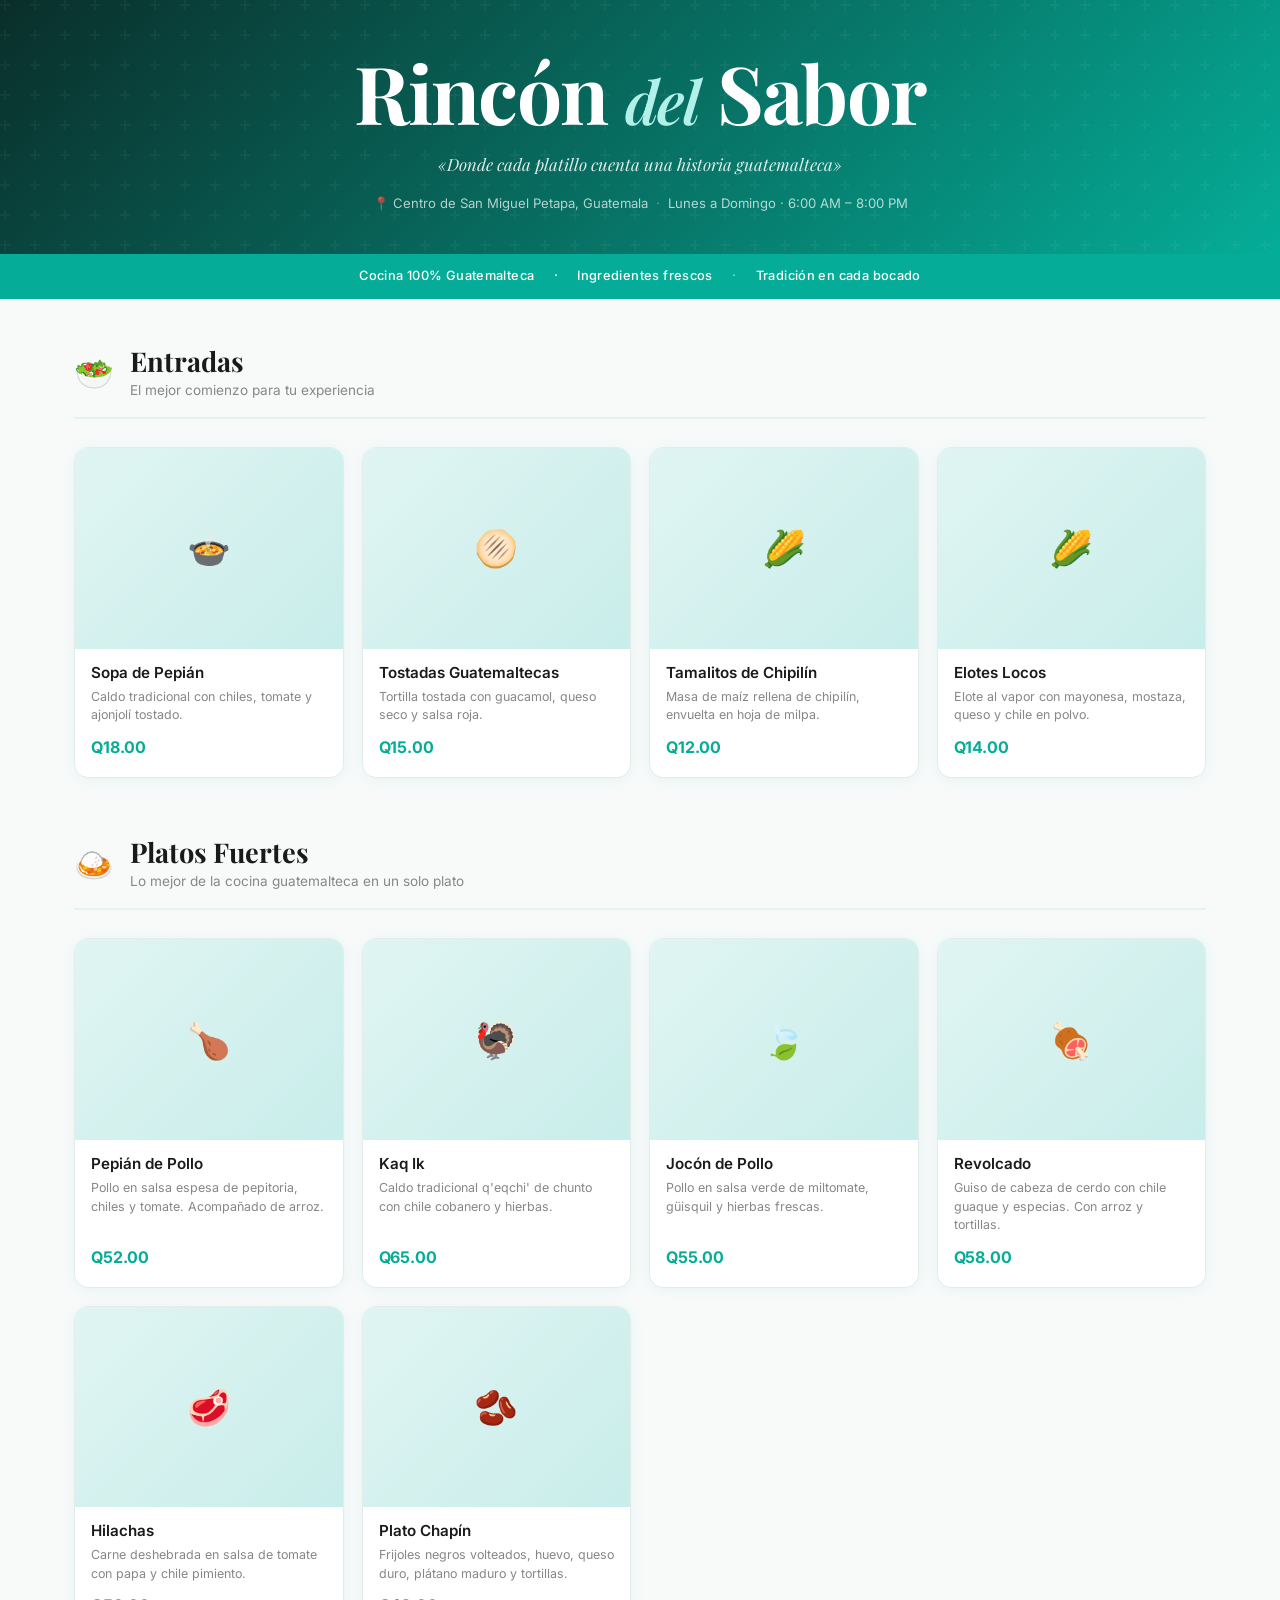
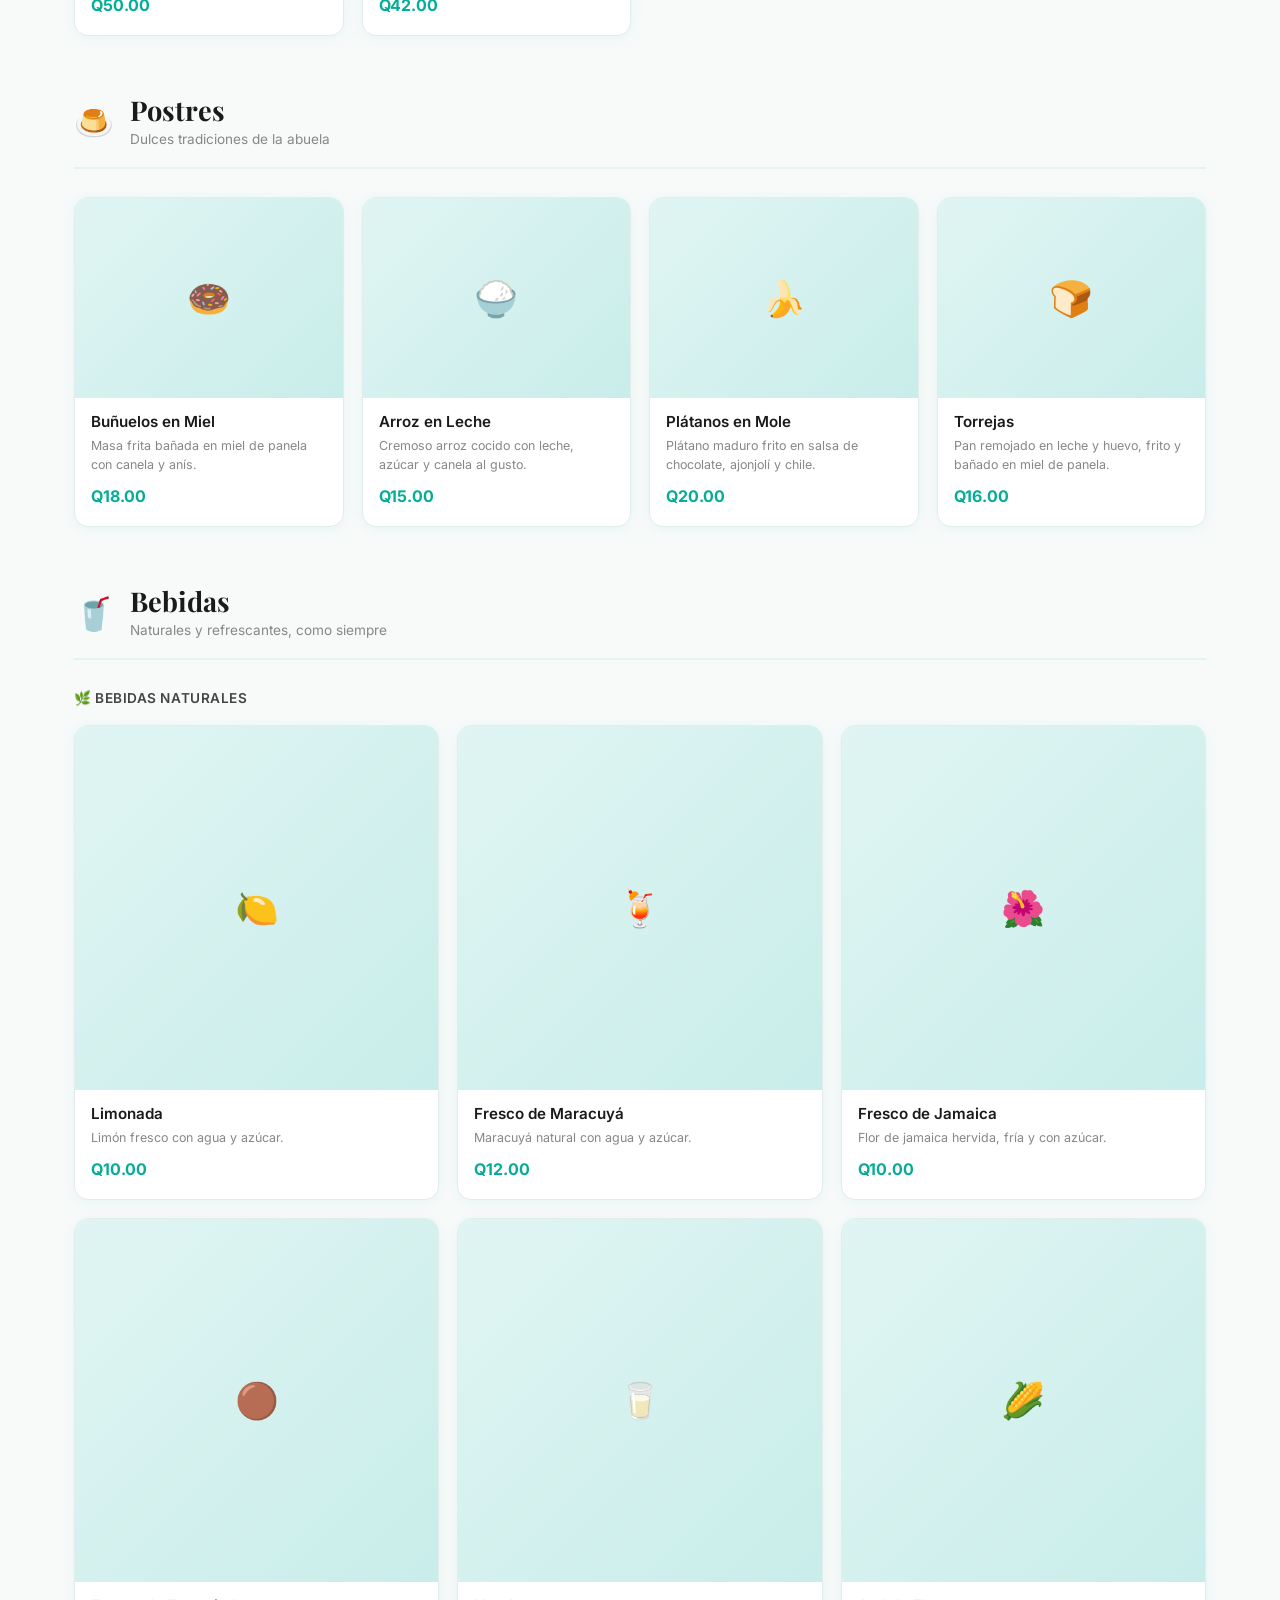
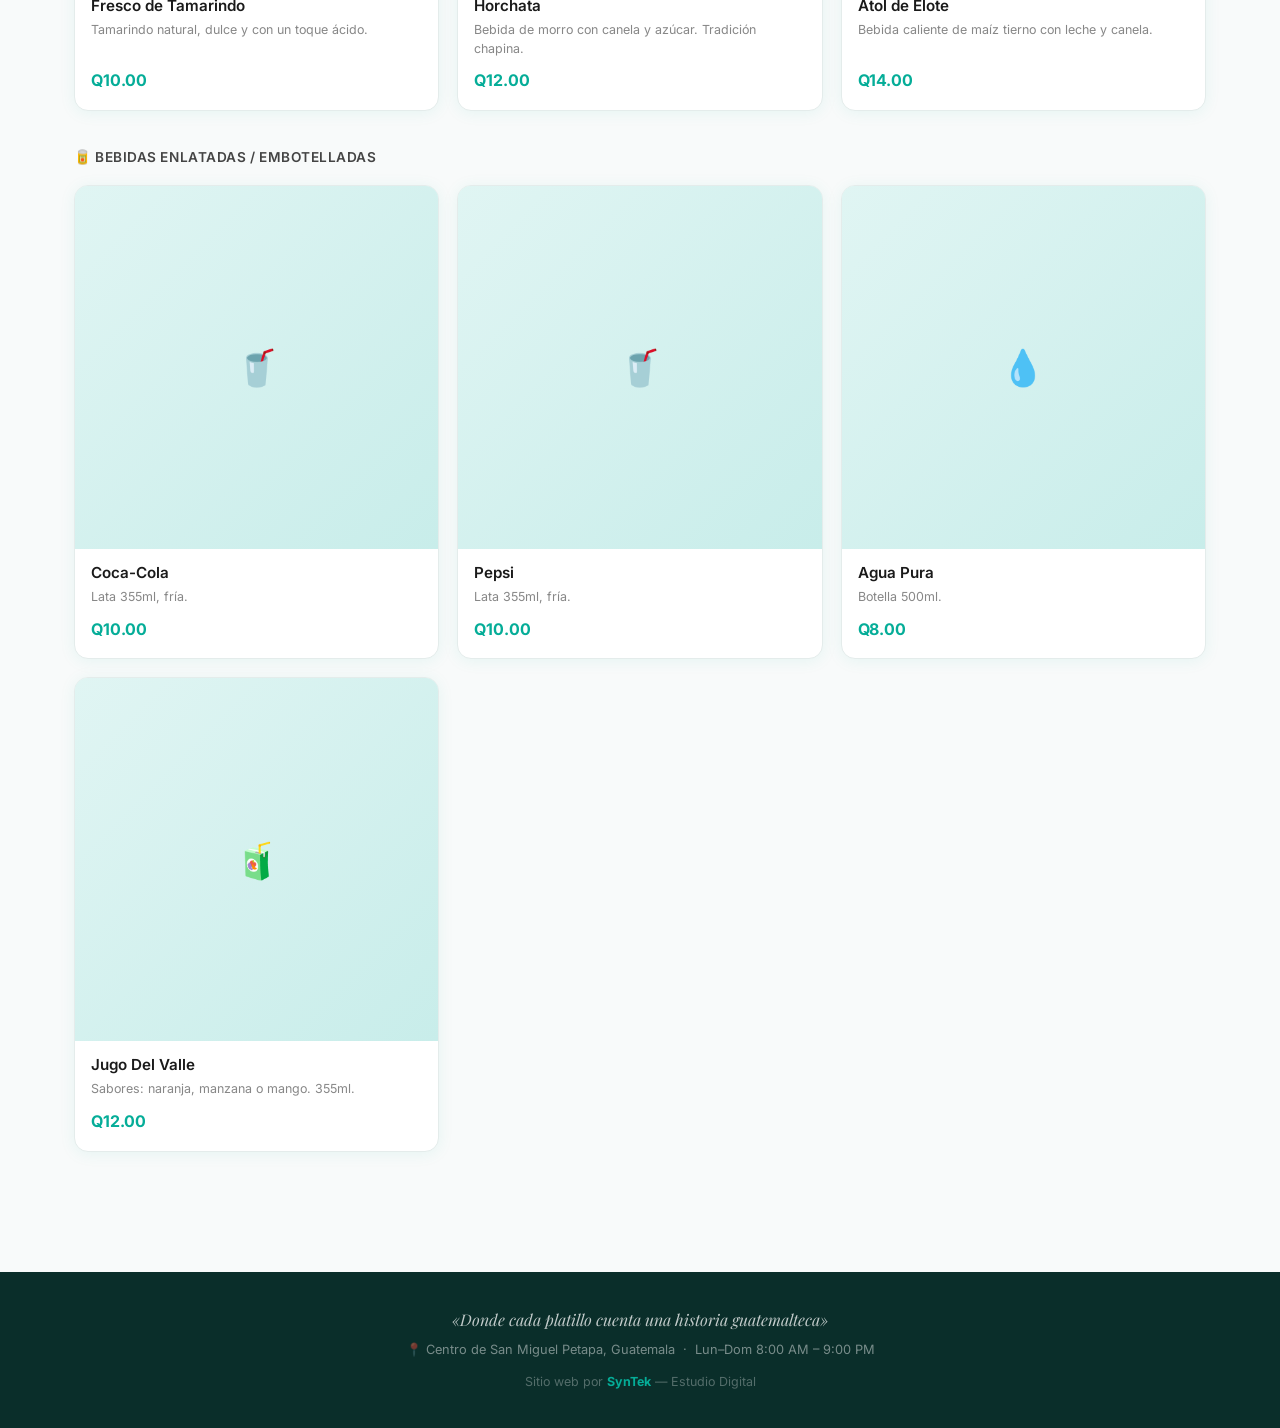
==== index.html @ b6a2344f "commir inicial" ====
<!DOCTYPE html>
<html lang="es">
<head>
  <meta charset="UTF-8" />
  <meta name="viewport" content="width=device-width, initial-scale=1.0" />
  <title>Rincón del Sabor — Menú Digital</title>
  <link rel="preconnect" href="https://fonts.googleapis.com" />
  <link rel="preconnect" href="https://fonts.gstatic.com" crossorigin />
  <link href="https://fonts.googleapis.com/css2?family=Playfair+Display:ital,wght@0,600;0,700;1,600&family=Inter:wght@300;400;500;600&display=swap" rel="stylesheet" />
  <link rel="stylesheet" href="css/styles.css" />
</head>
<body>

  <!-- ── HEADER ── -->
  <header class="header">
    <div class="header-inner">
      <h1 class="restaurante-titulo">Rincón <em>del</em> Sabor</h1>
      <p class="header-mantra">«Donde cada platillo cuenta una historia guatemalteca»</p>
      <div class="header-meta">
        <span>📍 Centro de San Miguel Petapa, Guatemala</span>
        <span class="sep">·</span>
        <span>Lunes a Domingo · 6:00 AM – 8:00 PM</span>
      </div>
    </div>
  </header>

  <!-- ── BANDA ── -->
  <div class="banda">
    <span>Cocina 100% Guatemalteca</span>
    <span lass="bsep">·</span>
    <span> Ingredientes frescos</span>
    <span class="bsep">·</span>
    <span>Tradición en cada bocado</span>
  </div>

  <main class="main">

    <!-- ── ENTRADAS ── -->
    <section class="menu-section" id="entradas">
      <div class="section-header">
        <span class="section-icon">🥗</span>
        <div>
          <h2>Entradas</h2>
          <p>El mejor comienzo para tu experiencia</p>
        </div>
      </div>
      <div class="menu-grid">

        <div class="menu-card">
          <div class="card-img">
            <img src="img/sopa-pepian.jpg" alt="Sopa de Pepián" onerror="this.parentElement.classList.add('no-img'); this.style.display='none';" />
            <div class="img-fallback">🍲</div>
          </div>
          <div class="card-body">
            <h3>Sopa de Pepián</h3>
            <p>Caldo tradicional con chiles, tomate y ajonjolí tostado.</p>
            <span class="precio">Q18.00</span>
          </div>
        </div>

        <div class="menu-card">
          <div class="card-img">
            <img src="img/tostadas.jpg" alt="Tostadas guatemaltecas" onerror="this.parentElement.classList.add('no-img'); this.style.display='none';" />
            <div class="img-fallback">🫓</div>
          </div>
          <div class="card-body">
            <h3>Tostadas Guatemaltecas</h3>
            <p>Tortilla tostada con guacamol, queso seco y salsa roja.</p>
            <span class="precio">Q15.00</span>
          </div>
        </div>

        <div class="menu-card">
          <div class="card-img">
            <img src="img/tamalitos.jpg" alt="Tamalitos de chipilín" onerror="this.parentElement.classList.add('no-img'); this.style.display='none';" />
            <div class="img-fallback">🌽</div>
          </div>
          <div class="card-body">
            <h3>Tamalitos de Chipilín</h3>
            <p>Masa de maíz rellena de chipilín, envuelta en hoja de milpa.</p>
            <span class="precio">Q12.00</span>
          </div>
        </div>

        <div class="menu-card">
          <div class="card-img">
            <img src="img/elotes-locos.jpg" alt="Elotes Locos" onerror="this.parentElement.classList.add('no-img'); this.style.display='none';" />
            <div class="img-fallback">🌽</div>
          </div>
          <div class="card-body">
            <h3>Elotes Locos</h3>
            <p>Elote al vapor con mayonesa, mostaza, queso y chile en polvo.</p>
            <span class="precio">Q14.00</span>
          </div>
        </div>

      </div>
    </section>

    <!-- ── PLATOS FUERTES ── -->
    <section class="menu-section" id="platos">
      <div class="section-header">
        <span class="section-icon">🍛</span>
        <div>
          <h2>Platos Fuertes</h2>
          <p>Lo mejor de la cocina guatemalteca en un solo plato</p>
        </div>
      </div>
      <div class="menu-grid">

        <div class="menu-card">
          <div class="card-img">
            <img src="img/pepian-pollo.jpg" alt="Pepián de Pollo" onerror="this.parentElement.classList.add('no-img'); this.style.display='none';" />
            <div class="img-fallback">🍗</div>
          </div>
          <div class="card-body">
            <h3>Pepián de Pollo</h3>
            <p>Pollo en salsa espesa de pepitoria, chiles y tomate. Acompañado de arroz.</p>
            <span class="precio">Q52.00</span>
          </div>
        </div>

        <div class="menu-card">
          <div class="card-img">
            <img src="img/kaq-ik.jpg" alt="Kaq Ik" onerror="this.parentElement.classList.add('no-img'); this.style.display='none';" />
            <div class="img-fallback">🦃</div>
          </div>
          <div class="card-body">
            <h3>Kaq Ik</h3>
            <p>Caldo tradicional q'eqchi' de chunto con chile cobanero y hierbas.</p>
            <span class="precio">Q65.00</span>
          </div>
        </div>

        <div class="menu-card">
          <div class="card-img">
            <img src="img/jocon.jpg" alt="Jocón de Pollo" onerror="this.parentElement.classList.add('no-img'); this.style.display='none';" />
            <div class="img-fallback">🍃</div>
          </div>
          <div class="card-body">
            <h3>Jocón de Pollo</h3>
            <p>Pollo en salsa verde de miltomate, güisquil y hierbas frescas.</p>
            <span class="precio">Q55.00</span>
          </div>
        </div>

        <div class="menu-card">
          <div class="card-img">
            <img src="img/revolcado.jpg" alt="Revolcado" onerror="this.parentElement.classList.add('no-img'); this.style.display='none';" />
            <div class="img-fallback">🍖</div>
          </div>
          <div class="card-body">
            <h3>Revolcado</h3>
            <p>Guiso de cabeza de cerdo con chile guaque y especias. Con arroz y tortillas.</p>
            <span class="precio">Q58.00</span>
          </div>
        </div>

        <div class="menu-card">
          <div class="card-img">
            <img src="img/hilachas.jpg" alt="Hilachas" onerror="this.parentElement.classList.add('no-img'); this.style.display='none';" />
            <div class="img-fallback">🥩</div>
          </div>
          <div class="card-body">
            <h3>Hilachas</h3>
            <p>Carne deshebrada en salsa de tomate con papa y chile pimiento.</p>
            <span class="precio">Q50.00</span>
          </div>
        </div>

        <div class="menu-card">
          <div class="card-img">
            <img src="img/frijoles-negros.jpg" alt="Plato Chapín" onerror="this.parentElement.classList.add('no-img'); this.style.display='none';" />
            <div class="img-fallback">🫘</div>
          </div>
          <div class="card-body">
            <h3>Plato Chapín</h3>
            <p>Frijoles negros volteados, huevo, queso duro, plátano maduro y tortillas.</p>
            <span class="precio">Q42.00</span>
          </div>
        </div>

      </div>
    </section>

    <!-- ── POSTRES ── -->
    <section class="menu-section" id="postres">
      <div class="section-header">
        <span class="section-icon">🍮</span>
        <div>
          <h2>Postres</h2>
          <p>Dulces tradiciones de la abuela</p>
        </div>
      </div>
      <div class="menu-grid">

        <div class="menu-card">
          <div class="card-img">
            <img src="img/buñuelos.jpg" alt="Buñuelos" onerror="this.parentElement.classList.add('no-img'); this.style.display='none';" />
            <div class="img-fallback">🍩</div>
          </div>
          <div class="card-body">
            <h3>Buñuelos en Miel</h3>
            <p>Masa frita bañada en miel de panela con canela y anís.</p>
            <span class="precio">Q18.00</span>
          </div>
        </div>

        <div class="menu-card">
          <div class="card-img">
            <img src="img/arroz-leche.jpg" alt="Arroz en Leche" onerror="this.parentElement.classList.add('no-img'); this.style.display='none';" />
            <div class="img-fallback">🍚</div>
          </div>
          <div class="card-body">
            <h3>Arroz en Leche</h3>
            <p>Cremoso arroz cocido con leche, azúcar y canela al gusto.</p>
            <span class="precio">Q15.00</span>
          </div>
        </div>

        <div class="menu-card">
          <div class="card-img">
            <img src="img/platanos-en-mole.jpg" alt="Plátanos en Mole" onerror="this.parentElement.classList.add('no-img'); this.style.display='none';" />
            <div class="img-fallback">🍌</div>
          </div>
          <div class="card-body">
            <h3>Plátanos en Mole</h3>
            <p>Plátano maduro frito en salsa de chocolate, ajonjolí y chile.</p>
            <span class="precio">Q20.00</span>
          </div>
        </div>

        <div class="menu-card">
          <div class="card-img">
            <img src="img/torrejas.jpg" alt="Torrejas" onerror="this.parentElement.classList.add('no-img'); this.style.display='none';" />
            <div class="img-fallback">🍞</div>
          </div>
          <div class="card-body">
            <h3>Torrejas</h3>
            <p>Pan remojado en leche y huevo, frito y bañado en miel de panela.</p>
            <span class="precio">Q16.00</span>
          </div>
        </div>

      </div>
    </section>

    <!-- ── BEBIDAS ── -->
    <section class="menu-section" id="bebidas">
      <div class="section-header">
        <span class="section-icon">🥤</span>
        <div>
          <h2>Bebidas</h2>
          <p>Naturales y refrescantes, como siempre</p>
        </div>
      </div>

      <div class="bebidas-cols">

        <div class="bebidas-grupo">
          <h4 class="grupo-titulo">🌿 Bebidas Naturales</h4>
          <div class="menu-grid bebidas-grid">

            <div class="menu-card bebida-card">
              <div class="card-img">
                <img src="img/limonada.jpg" alt="Limonada" onerror="this.parentElement.classList.add('no-img'); this.style.display='none';" />
                <div class="img-fallback">🍋</div>
              </div>
              <div class="card-body">
                <h3>Limonada</h3>
                <p>Limón fresco con agua y azúcar.</p>
                <span class="precio">Q10.00</span>
              </div>
            </div>

            <div class="menu-card bebida-card">
              <div class="card-img">
                <img src="img/maracuya.jpg" alt="Fresco de Maracuyá" onerror="this.parentElement.classList.add('no-img'); this.style.display='none';" />
                <div class="img-fallback">🍹</div>
              </div>
              <div class="card-body">
                <h3>Fresco de Maracuyá</h3>
                <p>Maracuyá natural con agua y azúcar.</p>
                <span class="precio">Q12.00</span>
              </div>
            </div>

            <div class="menu-card bebida-card">
              <div class="card-img">
                <img src="img/jamaica.jpg" alt="Fresco de Jamaica" onerror="this.parentElement.classList.add('no-img'); this.style.display='none';" />
                <div class="img-fallback">🌺</div>
              </div>
              <div class="card-body">
                <h3>Fresco de Jamaica</h3>
                <p>Flor de jamaica hervida, fría y con azúcar.</p>
                <span class="precio">Q10.00</span>
              </div>
            </div>

            <div class="menu-card bebida-card">
              <div class="card-img">
                <img src="img/tamarindo.jpg" alt="Fresco de Tamarindo" onerror="this.parentElement.classList.add('no-img'); this.style.display='none';" />
                <div class="img-fallback">🟤</div>
              </div>
              <div class="card-body">
                <h3>Fresco de Tamarindo</h3>
                <p>Tamarindo natural, dulce y con un toque ácido.</p>
                <span class="precio">Q10.00</span>
              </div>
            </div>

            <div class="menu-card bebida-card">
              <div class="card-img">
                <img src="img/horchata.jpg" alt="Horchata" onerror="this.parentElement.classList.add('no-img'); this.style.display='none';" />
                <div class="img-fallback">🥛</div>
              </div>
              <div class="card-body">
                <h3>Horchata</h3>
                <p>Bebida de morro con canela y azúcar. Tradición chapina.</p>
                <span class="precio">Q12.00</span>
              </div>
            </div>

            <div class="menu-card bebida-card">
              <div class="card-img">
                <img src="img/atol-elote.jpg" alt="Atol de Elote" onerror="this.parentElement.classList.add('no-img'); this.style.display='none';" />
                <div class="img-fallback">🌽</div>
              </div>
              <div class="card-body">
                <h3>Atol de Elote</h3>
                <p>Bebida caliente de maíz tierno con leche y canela.</p>
                <span class="precio">Q14.00</span>
              </div>
            </div>

          </div>
        </div>

        <div class="bebidas-grupo">
          <h4 class="grupo-titulo">🥫 Bebidas Enlatadas / Embotelladas</h4>
          <div class="menu-grid bebidas-grid">

            <div class="menu-card bebida-card">
              <div class="card-img">
                <img src="img/coca-cola.jpg" alt="Coca-Cola" onerror="this.parentElement.classList.add('no-img'); this.style.display='none';" />
                <div class="img-fallback">🥤</div>
              </div>
              <div class="card-body">
                <h3>Coca-Cola</h3>
                <p>Lata 355ml, fría.</p>
                <span class="precio">Q10.00</span>
              </div>
            </div>

            <div class="menu-card bebida-card">
              <div class="card-img">
                <img src="img/pepsi.jpg" alt="Pepsi" onerror="this.parentElement.classList.add('no-img'); this.style.display='none';" />
                <div class="img-fallback">🥤</div>
              </div>
              <div class="card-body">
                <h3>Pepsi</h3>
                <p>Lata 355ml, fría.</p>
                <span class="precio">Q10.00</span>
              </div>
            </div>

            <div class="menu-card bebida-card">
              <div class="card-img">
                <img src="img/agua-pura.jpg" alt="Agua Pura" onerror="this.parentElement.classList.add('no-img'); this.style.display='none';" />
                <div class="img-fallback">💧</div>
              </div>
              <div class="card-body">
                <h3>Agua Pura</h3>
                <p>Botella 500ml.</p>
                <span class="precio">Q8.00</span>
              </div>
            </div>

            <div class="menu-card bebida-card">
              <div class="card-img">
                <img src="img/jugo-del-valle.jpg" alt="Jugo Del Valle" onerror="this.parentElement.classList.add('no-img'); this.style.display='none';" />
                <div class="img-fallback">🧃</div>
              </div>
              <div class="card-body">
                <h3>Jugo Del Valle</h3>
                <p>Sabores: naranja, manzana o mango. 355ml.</p>
                <span class="precio">Q12.00</span>
              </div>
            </div>

          </div>
        </div>

      </div>
    </section>

  </main>

  <!-- ── FOOTER MINIMALISTA ── -->
  <footer class="footer">
    <div class="footer-inner">
      <p class="footer-mantra">«Donde cada platillo cuenta una historia guatemalteca»</p>
      <p class="footer-info">📍 Centro de San Miguel Petapa, Guatemala &nbsp;·&nbsp; Lun–Dom 8:00 AM – 9:00 PM</p>
      <p class="footer-credit">Sitio web por <strong>SynTek</strong> — Estudio Digital</p>
    </div>
  </footer>

  <script src="js/main.js"></script>
</body>
</html>
---- css/styles.css ----
/* ── VARIABLES ── */
:root {
  --teal:       #05AD98;
  --teal-dark:  #048a79;
  --teal-light: #e0f5f3;
  --gray:       #878787;
  --gray-light: #BBBFBF;
  --white:      #FFFFFF;
  --bg:         #f8fafa;
  --text:       #1a1a1a;
  --text-mid:   #444444;
  --text-soft:  #878787;
  --card-bg:    #ffffff;
  --border:     #e4eceb;
  --radius:     14px;
  --shadow:     0 2px 16px rgba(5,173,152,0.08);
  --shadow-hover: 0 8px 32px rgba(5,173,152,0.16);
  --transition: 0.28s ease;
}

*, *::before, *::after { box-sizing: border-box; margin: 0; padding: 0; }
html { scroll-behavior: smooth; }
body { font-family: 'Inter', sans-serif; background: var(--bg); color: var(--text); line-height: 1.6; overflow-x: hidden; }
img { max-width: 100%; display: block; }
a { text-decoration: none; color: inherit; }

/* ── HEADER ── */
.header {
  background: linear-gradient(135deg, #0a2e2a 0%, #05AD98 100%);
  padding: 48px 24px 40px;
  text-align: center;
  position: relative;
  overflow: hidden;
}
.header::before {
  content: '';
  position: absolute; inset: 0;
  background: url("data:image/svg+xml,%3Csvg width='60' height='60' viewBox='0 0 60 60' xmlns='http://www.w3.org/2000/svg'%3E%3Cg fill='none'%3E%3Cg fill='%23ffffff' fill-opacity='0.04'%3E%3Cpath d='M36 34v-4h-2v4h-4v2h4v4h2v-4h4v-2h-4zm0-30V0h-2v4h-4v2h4v4h2V6h4V4h-4zM6 34v-4H4v4H0v2h4v4h2v-4h4v-2H6zM6 4V0H4v4H0v2h4v4h2V6h4V4H6z'/%3E%3C/g%3E%3C/g%3E%3C/svg%3E");
}
.header-inner { position: relative; z-index: 1; max-width: 700px; margin: 0 auto; }
.logo-wrap { display: flex; justify-content: center; margin-bottom: 16px; }
.header-logo { height: 100px; object-fit: contain; filter: drop-shadow(0 4px 16px rgba(0,0,0,0.2)); }
.logo-text { flex-direction: column; align-items: center; }
.lt-main { font-family: 'Playfair Display', serif; font-size: 2.8rem; font-weight: 700; color: #fff; line-height: 1; }
.lt-sep { font-family: 'Playfair Display', serif; font-size: 1.1rem; color: rgba(255,255,255,0.7); font-style: italic; margin: 2px 0; }
.lt-accent { font-family: 'Playfair Display', serif; font-size: 2.8rem; font-weight: 700; color: #b2f0ea; line-height: 1; }
.header-mantra {
  font-family: 'Playfair Display', serif;
  font-size: 1.05rem; font-style: italic;
  color: rgba(255,255,255,0.88); margin-bottom: 16px; line-height: 1.5;
}
.header-meta { display: flex; justify-content: center; gap: 8px; flex-wrap: wrap; font-size: 0.82rem; color: rgba(255,255,255,0.7); }
.header-meta .sep { opacity: 0.5; }

/* ── BANDA ── */
.banda {
  background: var(--teal);
  padding: 12px 24px;
  display: flex; justify-content: center; align-items: center;
  gap: 1.2rem; flex-wrap: wrap;
}
.banda span { font-size: 0.8rem; color: #fff; font-weight: 500; letter-spacing: 0.03em; white-space: nowrap; }
.bsep { opacity: 0.5; }

/* ── MAIN ── */
.main { max-width: 1180px; margin: 0 auto; padding: 48px 24px 60px; }

/* ── SECTION ── */
.menu-section { margin-bottom: 60px; }
.section-header {
  display: flex; align-items: center; gap: 16px;
  margin-bottom: 28px;
  padding-bottom: 16px;
  border-bottom: 2px solid var(--teal-light);
}
.section-icon { font-size: 2rem; line-height: 1; }
.section-header h2 {
  font-family: 'Playfair Display', serif;
  font-size: 1.7rem; font-weight: 700; color: var(--text);
  line-height: 1.1; margin-bottom: 3px;
}
.section-header p { font-size: 0.85rem; color: var(--text-soft); }

/* ── GRID ── */
.menu-grid {
  display: grid;
  grid-template-columns: repeat(4, 1fr);
  gap: 18px;
}
.bebidas-grid { grid-template-columns: repeat(3, 1fr); }

/* ── CARD ── */
.menu-card {
  background: var(--card-bg);
  border: 1px solid var(--border);
  border-radius: var(--radius);
  overflow: hidden;
  box-shadow: var(--shadow);
  transition: transform var(--transition), box-shadow var(--transition), border-color var(--transition);
  display: flex; flex-direction: column;
}
.menu-card:hover {
  transform: translateY(-5px);
  box-shadow: var(--shadow-hover);
  border-color: rgba(5,173,152,0.3);
}
.card-img {
  position: relative;
  aspect-ratio: 4/3;
  background: var(--teal-light);
  overflow: hidden;
}
.bebida-card .card-img { aspect-ratio: 1/1; }
.card-img img { width: 100%; height: 100%; object-fit: cover; transition: transform 0.4s ease; }
.menu-card:hover .card-img img { transform: scale(1.06); }
.img-fallback {
  position: absolute; inset: 0;
  display: flex; align-items: center; justify-content: center;
  font-size: 2.2rem;
  background: linear-gradient(135deg, var(--teal-light), #c8edea);
}
.card-img.no-img .img-fallback { display: flex; }
.card-img:not(.no-img) .img-fallback { display: none; }
.card-body {
  padding: 14px 16px 16px;
  display: flex; flex-direction: column; flex: 1;
}
.card-body h3 {
  font-size: 0.95rem; font-weight: 600;
  color: var(--text); margin-bottom: 5px; line-height: 1.3;
}
.card-body p {
  font-size: 0.78rem; color: var(--text-soft);
  line-height: 1.5; flex: 1; margin-bottom: 10px;
}
.precio {
  font-size: 1rem; font-weight: 700;
  color: var(--teal); letter-spacing: -0.01em;
}

/* ── BEBIDAS ── */
.bebidas-cols { display: flex; flex-direction: column; gap: 36px; }
.grupo-titulo {
  font-size: 0.85rem; font-weight: 600;
  color: var(--text-mid); letter-spacing: 0.04em;
  text-transform: uppercase; margin-bottom: 16px;
  display: flex; align-items: center; gap: 8px;
}

/* ── FOOTER ── */
.footer {
  background: #0a2e2a;
  padding: 36px 24px;
  text-align: center;
}
.footer-inner { max-width: 600px; margin: 0 auto; display: flex; flex-direction: column; gap: 8px; }
.footer-mantra {
  font-family: 'Playfair Display', serif;
  font-size: 1rem; font-style: italic;
  color: rgba(255,255,255,0.75); line-height: 1.5;
}
.footer-info { font-size: 0.8rem; color: rgba(255,255,255,0.45); }
.footer-credit { font-size: 0.78rem; color: rgba(255,255,255,0.3); margin-top: 4px; }
.footer-credit strong { color: var(--teal); }

/* ── RESPONSIVE ── */
@media (max-width: 1024px) {
  .menu-grid { grid-template-columns: repeat(3, 1fr); }
  .bebidas-grid { grid-template-columns: repeat(3, 1fr); }
}
@media (max-width: 768px) {
  .menu-grid { grid-template-columns: repeat(2, 1fr); }
  .bebidas-grid { grid-template-columns: repeat(2, 1fr); }
  .header { padding: 36px 20px 28px; }
}
@media (max-width: 480px) {
  .menu-grid { grid-template-columns: repeat(2, 1fr); gap: 12px; }
  .bebidas-grid { grid-template-columns: repeat(2, 1fr); }
  .section-header h2 { font-size: 1.4rem; }
}

/* ── FADE IN ── */
.menu-card { opacity: 0; transform: translateY(16px); transition: opacity 0.5s ease, transform 0.5s ease, box-shadow var(--transition), border-color var(--transition); }
.menu-card.visible { opacity: 1; transform: translateY(0); }
.menu-card:hover { transform: translateY(-5px) !important; }

.restaurante-titulo {
  font-family: 'Playfair Display', serif;
  font-size: clamp(2.8rem, 8vw, 5rem);
  font-weight: 700;
  color: #ffffff;
  line-height: 1.1;
  margin-bottom: 16px;
  letter-spacing: -0.02em;
}

/* TITULO */
.restaurante-titulo em {
  color: #b2f0ea;
  font-style: italic;
  font-weight: 600;
  font-size: 0.75em;
}
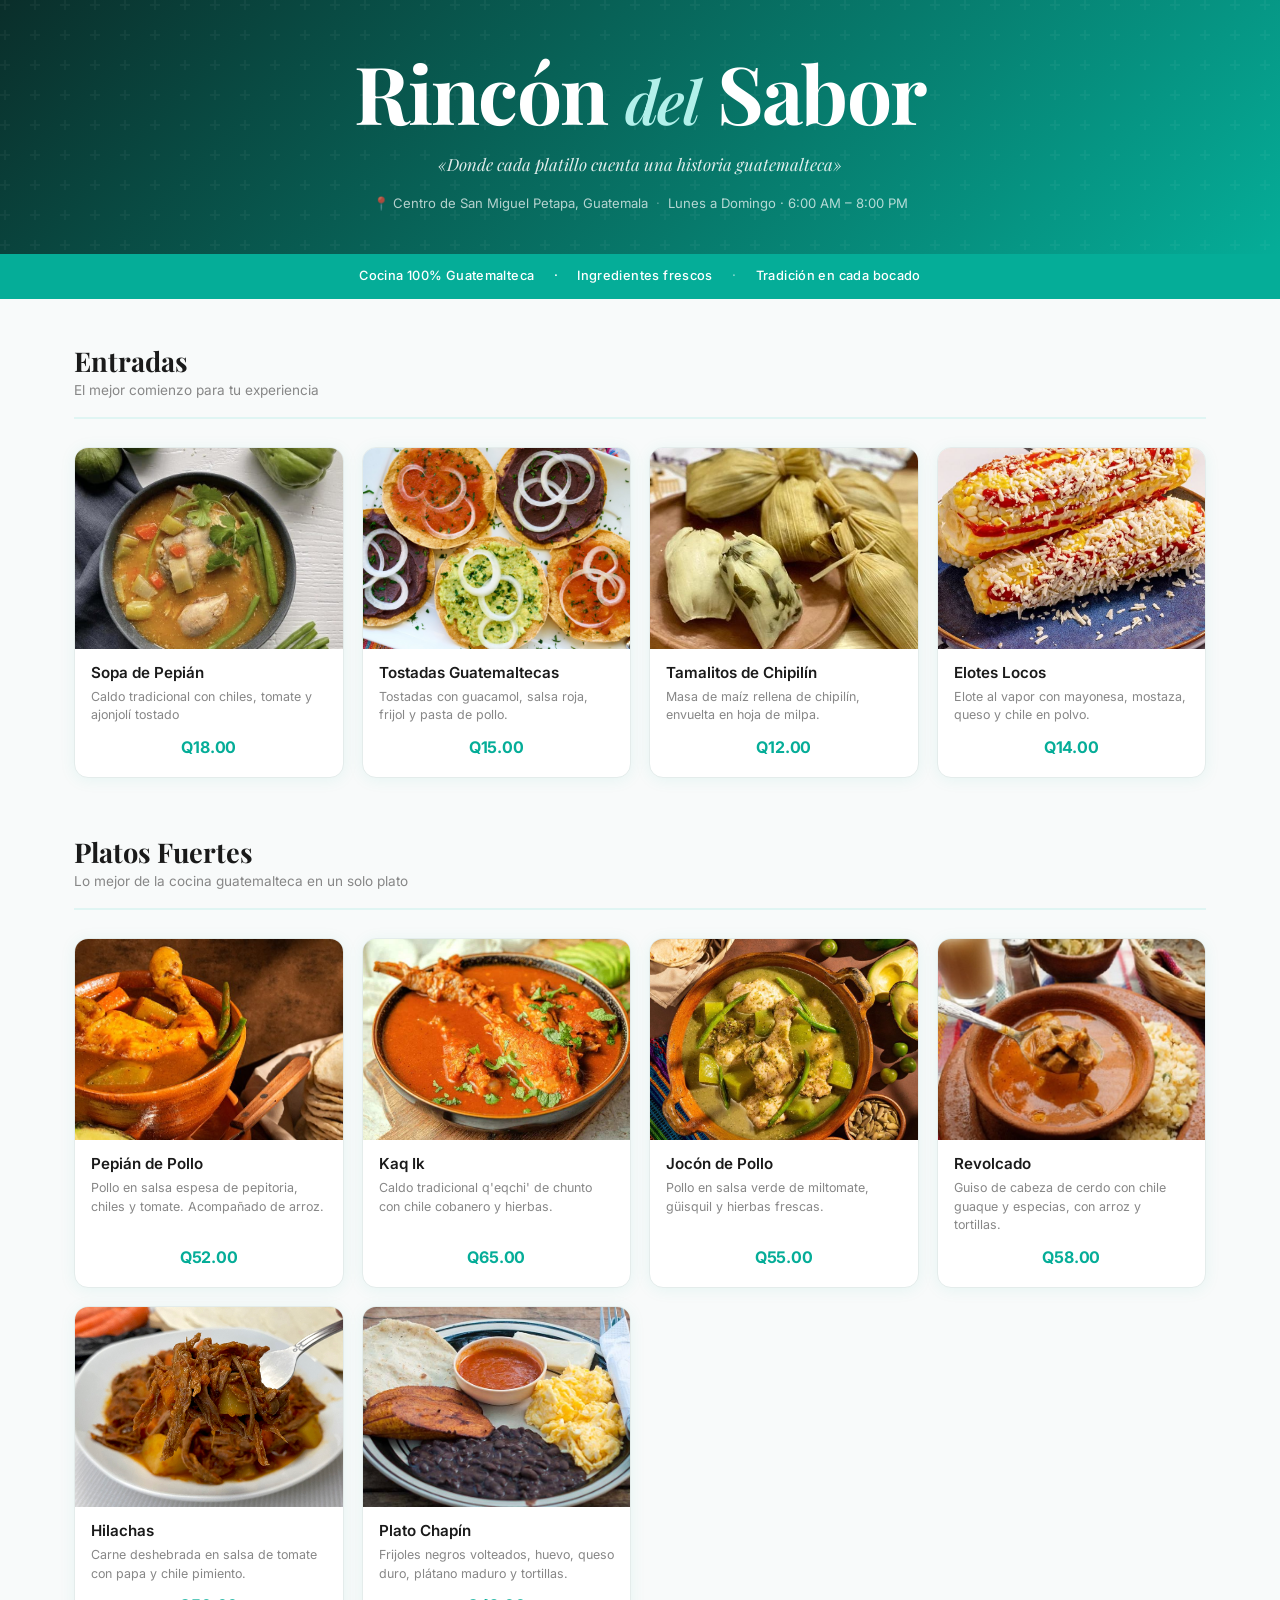
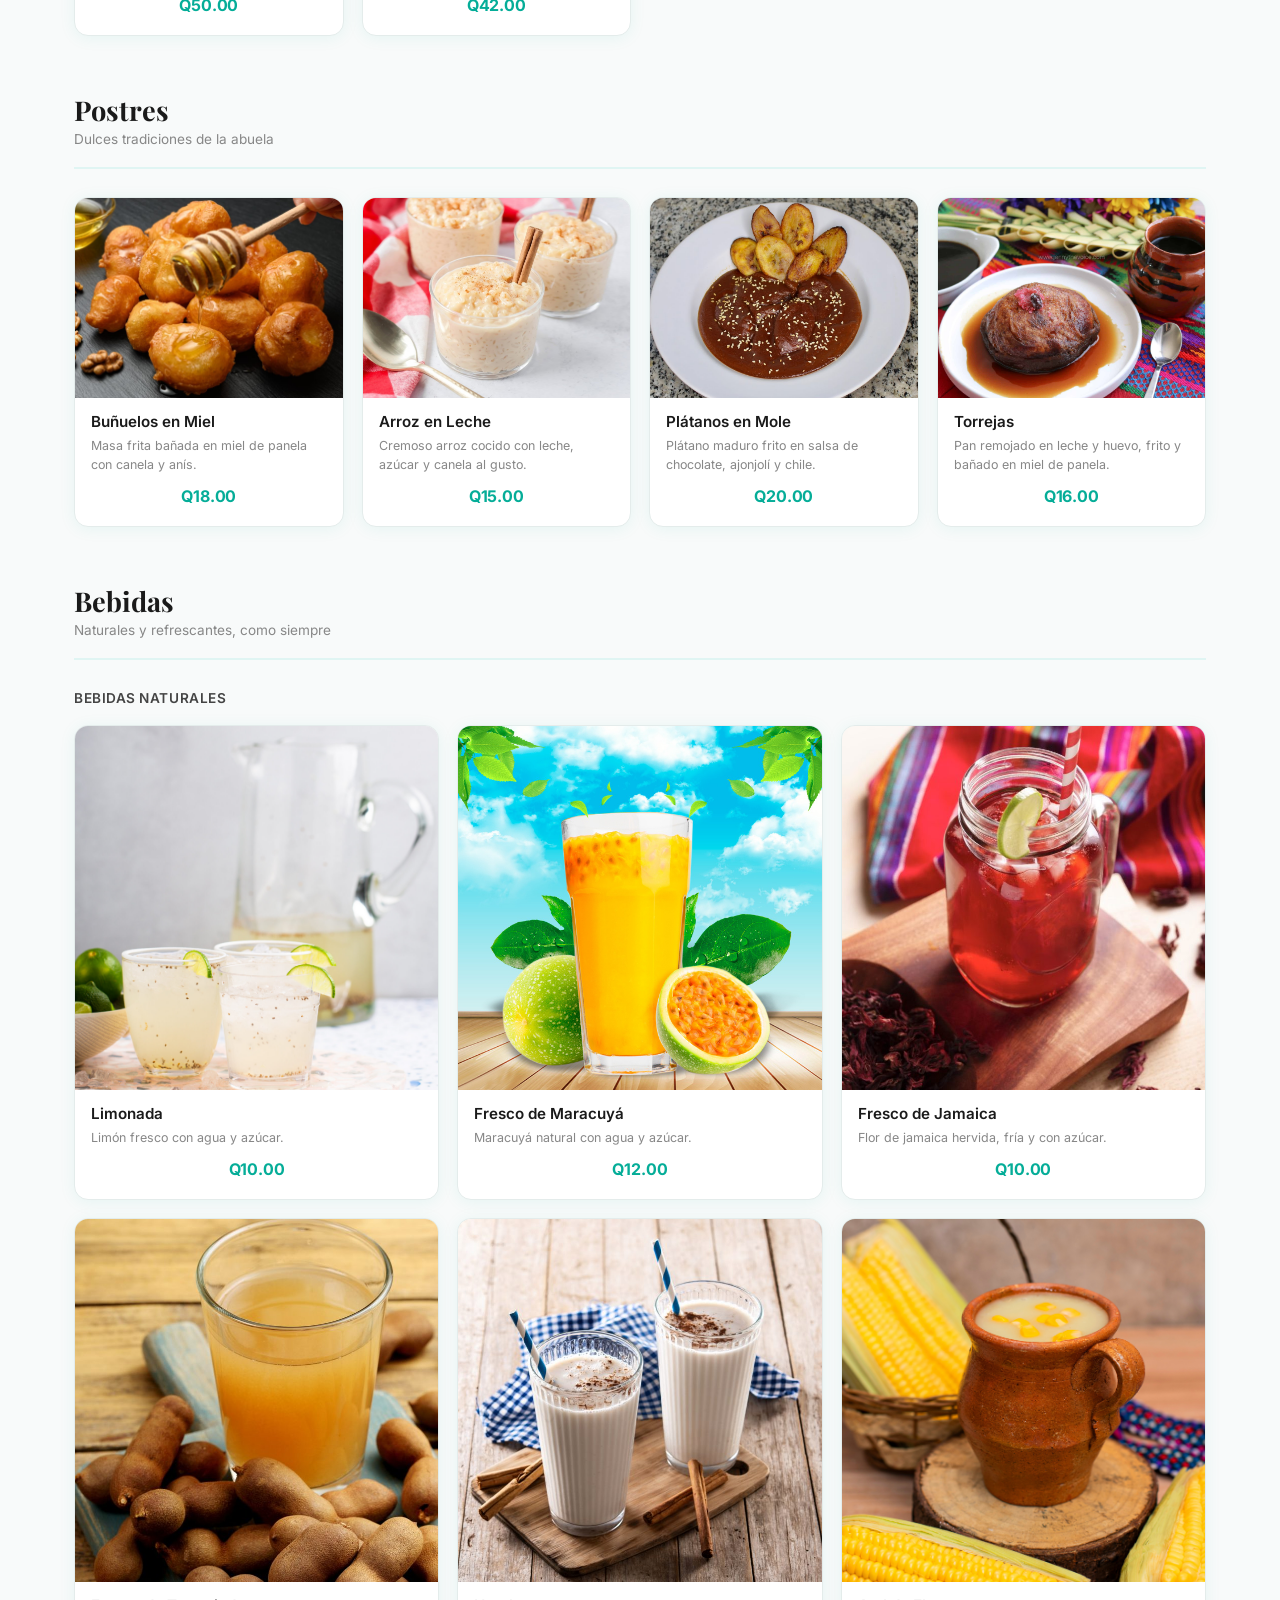
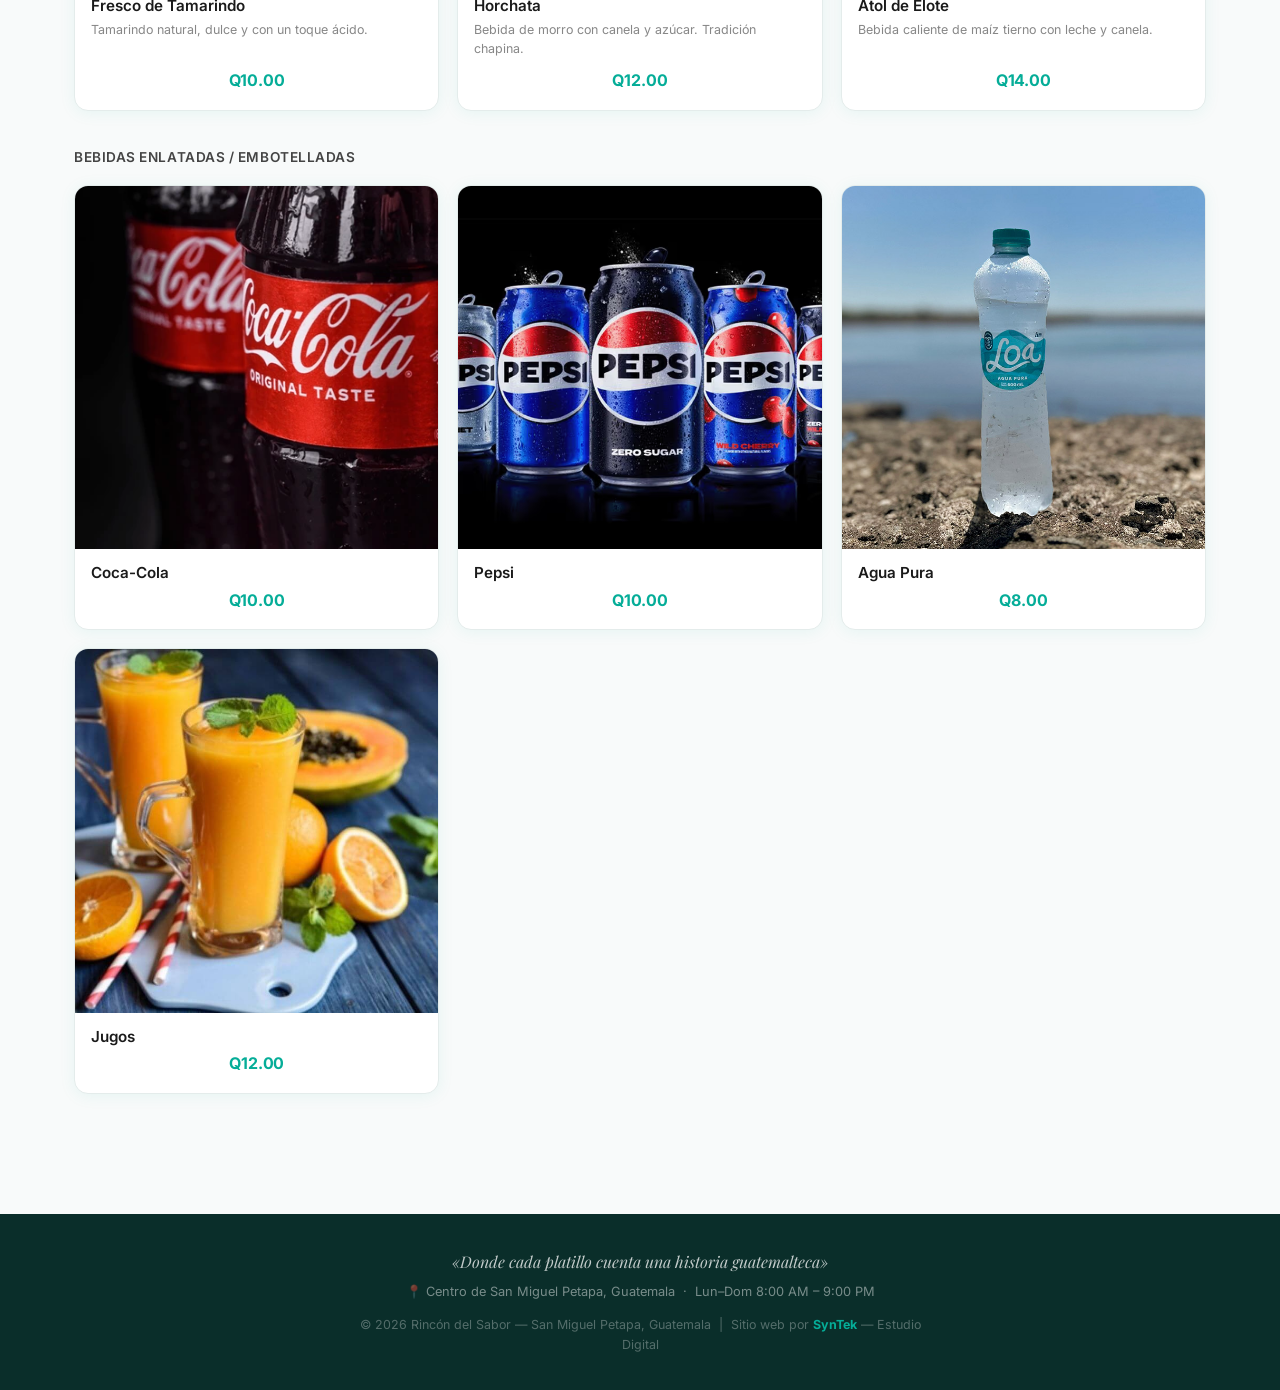
==== commit 457f9d23: "se agregan imagenes, se modifican descripciones, se ajustan textos y precios" ====
--- a/index.html
+++ b/index.html
@@ -34,11 +34,9 @@
   </div>
 
   <main class="main">
-
     <!-- ── ENTRADAS ── -->
     <section class="menu-section" id="entradas">
       <div class="section-header">
-        <span class="section-icon">🥗</span>
         <div>
           <h2>Entradas</h2>
           <p>El mejor comienzo para tu experiencia</p>
@@ -49,11 +47,10 @@
         <div class="menu-card">
           <div class="card-img">
             <img src="img/sopa-pepian.jpg" alt="Sopa de Pepián" onerror="this.parentElement.classList.add('no-img'); this.style.display='none';" />
-            <div class="img-fallback">🍲</div>
           </div>
           <div class="card-body">
             <h3>Sopa de Pepián</h3>
-            <p>Caldo tradicional con chiles, tomate y ajonjolí tostado.</p>
+            <p>Caldo tradicional con chiles, tomate y ajonjolí tostado</p>
             <span class="precio">Q18.00</span>
           </div>
         </div>
@@ -61,11 +58,10 @@
         <div class="menu-card">
           <div class="card-img">
             <img src="img/tostadas.jpg" alt="Tostadas guatemaltecas" onerror="this.parentElement.classList.add('no-img'); this.style.display='none';" />
-            <div class="img-fallback">🫓</div>
           </div>
           <div class="card-body">
             <h3>Tostadas Guatemaltecas</h3>
-            <p>Tortilla tostada con guacamol, queso seco y salsa roja.</p>
+            <p>Tostadas con guacamol, salsa roja, frijol y pasta de pollo.</p>
             <span class="precio">Q15.00</span>
           </div>
         </div>
@@ -73,7 +69,6 @@
         <div class="menu-card">
           <div class="card-img">
             <img src="img/tamalitos.jpg" alt="Tamalitos de chipilín" onerror="this.parentElement.classList.add('no-img'); this.style.display='none';" />
-            <div class="img-fallback">🌽</div>
           </div>
           <div class="card-body">
             <h3>Tamalitos de Chipilín</h3>
@@ -85,7 +80,6 @@
         <div class="menu-card">
           <div class="card-img">
             <img src="img/elotes-locos.jpg" alt="Elotes Locos" onerror="this.parentElement.classList.add('no-img'); this.style.display='none';" />
-            <div class="img-fallback">🌽</div>
           </div>
           <div class="card-body">
             <h3>Elotes Locos</h3>
@@ -100,7 +94,6 @@
     <!-- ── PLATOS FUERTES ── -->
     <section class="menu-section" id="platos">
       <div class="section-header">
-        <span class="section-icon">🍛</span>
         <div>
           <h2>Platos Fuertes</h2>
           <p>Lo mejor de la cocina guatemalteca en un solo plato</p>
@@ -111,7 +104,6 @@
         <div class="menu-card">
           <div class="card-img">
             <img src="img/pepian-pollo.jpg" alt="Pepián de Pollo" onerror="this.parentElement.classList.add('no-img'); this.style.display='none';" />
-            <div class="img-fallback">🍗</div>
           </div>
           <div class="card-body">
             <h3>Pepián de Pollo</h3>
@@ -123,7 +115,6 @@
         <div class="menu-card">
           <div class="card-img">
             <img src="img/kaq-ik.jpg" alt="Kaq Ik" onerror="this.parentElement.classList.add('no-img'); this.style.display='none';" />
-            <div class="img-fallback">🦃</div>
           </div>
           <div class="card-body">
             <h3>Kaq Ik</h3>
@@ -135,7 +126,6 @@
         <div class="menu-card">
           <div class="card-img">
             <img src="img/jocon.jpg" alt="Jocón de Pollo" onerror="this.parentElement.classList.add('no-img'); this.style.display='none';" />
-            <div class="img-fallback">🍃</div>
           </div>
           <div class="card-body">
             <h3>Jocón de Pollo</h3>
@@ -147,11 +137,10 @@
         <div class="menu-card">
           <div class="card-img">
             <img src="img/revolcado.jpg" alt="Revolcado" onerror="this.parentElement.classList.add('no-img'); this.style.display='none';" />
-            <div class="img-fallback">🍖</div>
           </div>
           <div class="card-body">
             <h3>Revolcado</h3>
-            <p>Guiso de cabeza de cerdo con chile guaque y especias. Con arroz y tortillas.</p>
+            <p>Guiso de cabeza de cerdo con chile guaque y especias, con arroz y tortillas.</p>
             <span class="precio">Q58.00</span>
           </div>
         </div>
@@ -159,7 +148,6 @@
         <div class="menu-card">
           <div class="card-img">
             <img src="img/hilachas.jpg" alt="Hilachas" onerror="this.parentElement.classList.add('no-img'); this.style.display='none';" />
-            <div class="img-fallback">🥩</div>
           </div>
           <div class="card-body">
             <h3>Hilachas</h3>
@@ -171,7 +159,6 @@
         <div class="menu-card">
           <div class="card-img">
             <img src="img/frijoles-negros.jpg" alt="Plato Chapín" onerror="this.parentElement.classList.add('no-img'); this.style.display='none';" />
-            <div class="img-fallback">🫘</div>
           </div>
           <div class="card-body">
             <h3>Plato Chapín</h3>
@@ -186,7 +173,6 @@
     <!-- ── POSTRES ── -->
     <section class="menu-section" id="postres">
       <div class="section-header">
-        <span class="section-icon">🍮</span>
         <div>
           <h2>Postres</h2>
           <p>Dulces tradiciones de la abuela</p>
@@ -197,7 +183,6 @@
         <div class="menu-card">
           <div class="card-img">
             <img src="img/buñuelos.jpg" alt="Buñuelos" onerror="this.parentElement.classList.add('no-img'); this.style.display='none';" />
-            <div class="img-fallback">🍩</div>
           </div>
           <div class="card-body">
             <h3>Buñuelos en Miel</h3>
@@ -209,7 +194,6 @@
         <div class="menu-card">
           <div class="card-img">
             <img src="img/arroz-leche.jpg" alt="Arroz en Leche" onerror="this.parentElement.classList.add('no-img'); this.style.display='none';" />
-            <div class="img-fallback">🍚</div>
           </div>
           <div class="card-body">
             <h3>Arroz en Leche</h3>
@@ -221,7 +205,6 @@
         <div class="menu-card">
           <div class="card-img">
             <img src="img/platanos-en-mole.jpg" alt="Plátanos en Mole" onerror="this.parentElement.classList.add('no-img'); this.style.display='none';" />
-            <div class="img-fallback">🍌</div>
           </div>
           <div class="card-body">
             <h3>Plátanos en Mole</h3>
@@ -233,7 +216,6 @@
         <div class="menu-card">
           <div class="card-img">
             <img src="img/torrejas.jpg" alt="Torrejas" onerror="this.parentElement.classList.add('no-img'); this.style.display='none';" />
-            <div class="img-fallback">🍞</div>
           </div>
           <div class="card-body">
             <h3>Torrejas</h3>
@@ -248,7 +230,6 @@
     <!-- ── BEBIDAS ── -->
     <section class="menu-section" id="bebidas">
       <div class="section-header">
-        <span class="section-icon">🥤</span>
         <div>
           <h2>Bebidas</h2>
           <p>Naturales y refrescantes, como siempre</p>
@@ -258,13 +239,12 @@
       <div class="bebidas-cols">
 
         <div class="bebidas-grupo">
-          <h4 class="grupo-titulo">🌿 Bebidas Naturales</h4>
+          <h4 class="grupo-titulo">Bebidas Naturales</h4>
           <div class="menu-grid bebidas-grid">
 
             <div class="menu-card bebida-card">
               <div class="card-img">
                 <img src="img/limonada.jpg" alt="Limonada" onerror="this.parentElement.classList.add('no-img'); this.style.display='none';" />
-                <div class="img-fallback">🍋</div>
               </div>
               <div class="card-body">
                 <h3>Limonada</h3>
@@ -276,7 +256,6 @@
             <div class="menu-card bebida-card">
               <div class="card-img">
                 <img src="img/maracuya.jpg" alt="Fresco de Maracuyá" onerror="this.parentElement.classList.add('no-img'); this.style.display='none';" />
-                <div class="img-fallback">🍹</div>
               </div>
               <div class="card-body">
                 <h3>Fresco de Maracuyá</h3>
@@ -288,7 +267,6 @@
             <div class="menu-card bebida-card">
               <div class="card-img">
                 <img src="img/jamaica.jpg" alt="Fresco de Jamaica" onerror="this.parentElement.classList.add('no-img'); this.style.display='none';" />
-                <div class="img-fallback">🌺</div>
               </div>
               <div class="card-body">
                 <h3>Fresco de Jamaica</h3>
@@ -300,7 +278,6 @@
             <div class="menu-card bebida-card">
               <div class="card-img">
                 <img src="img/tamarindo.jpg" alt="Fresco de Tamarindo" onerror="this.parentElement.classList.add('no-img'); this.style.display='none';" />
-                <div class="img-fallback">🟤</div>
               </div>
               <div class="card-body">
                 <h3>Fresco de Tamarindo</h3>
@@ -312,7 +289,6 @@
             <div class="menu-card bebida-card">
               <div class="card-img">
                 <img src="img/horchata.jpg" alt="Horchata" onerror="this.parentElement.classList.add('no-img'); this.style.display='none';" />
-                <div class="img-fallback">🥛</div>
               </div>
               <div class="card-body">
                 <h3>Horchata</h3>
@@ -323,8 +299,7 @@
 
             <div class="menu-card bebida-card">
               <div class="card-img">
-                <img src="img/atol-elote.jpg" alt="Atol de Elote" onerror="this.parentElement.classList.add('no-img'); this.style.display='none';" />
-                <div class="img-fallback">🌽</div>
+                <img src="img/atol-elote.png" alt="Atol de Elote" onerror="this.parentElement.classList.add('no-img'); this.style.display='none';" />
               </div>
               <div class="card-body">
                 <h3>Atol de Elote</h3>
@@ -337,17 +312,15 @@
         </div>
 
         <div class="bebidas-grupo">
-          <h4 class="grupo-titulo">🥫 Bebidas Enlatadas / Embotelladas</h4>
+          <h4 class="grupo-titulo">Bebidas Enlatadas / Embotelladas</h4>
           <div class="menu-grid bebidas-grid">
 
             <div class="menu-card bebida-card">
               <div class="card-img">
                 <img src="img/coca-cola.jpg" alt="Coca-Cola" onerror="this.parentElement.classList.add('no-img'); this.style.display='none';" />
-                <div class="img-fallback">🥤</div>
               </div>
               <div class="card-body">
                 <h3>Coca-Cola</h3>
-                <p>Lata 355ml, fría.</p>
                 <span class="precio">Q10.00</span>
               </div>
             </div>
@@ -355,11 +328,10 @@
             <div class="menu-card bebida-card">
               <div class="card-img">
                 <img src="img/pepsi.jpg" alt="Pepsi" onerror="this.parentElement.classList.add('no-img'); this.style.display='none';" />
-                <div class="img-fallback">🥤</div>
+
               </div>
               <div class="card-body">
                 <h3>Pepsi</h3>
-                <p>Lata 355ml, fría.</p>
                 <span class="precio">Q10.00</span>
               </div>
             </div>
@@ -367,23 +339,19 @@
             <div class="menu-card bebida-card">
               <div class="card-img">
                 <img src="img/agua-pura.jpg" alt="Agua Pura" onerror="this.parentElement.classList.add('no-img'); this.style.display='none';" />
-                <div class="img-fallback">💧</div>
               </div>
               <div class="card-body">
                 <h3>Agua Pura</h3>
-                <p>Botella 500ml.</p>
                 <span class="precio">Q8.00</span>
               </div>
             </div>
 
             <div class="menu-card bebida-card">
               <div class="card-img">
-                <img src="img/jugo-del-valle.jpg" alt="Jugo Del Valle" onerror="this.parentElement.classList.add('no-img'); this.style.display='none';" />
-                <div class="img-fallback">🧃</div>
-              </div>
-              <div class="card-body">
-                <h3>Jugo Del Valle</h3>
-                <p>Sabores: naranja, manzana o mango. 355ml.</p>
+                <img src="img/jugo.jpg" alt="Jugo de Naranja" onerror="this.parentElement.classList.add('no-img'); this.style.display='none';" />
+              </div>
+              <div class="card-body">
+                <h3>Jugos</h3>
                 <span class="precio">Q12.00</span>
               </div>
             </div>
@@ -401,7 +369,7 @@
     <div class="footer-inner">
       <p class="footer-mantra">«Donde cada platillo cuenta una historia guatemalteca»</p>
       <p class="footer-info">📍 Centro de San Miguel Petapa, Guatemala &nbsp;·&nbsp; Lun–Dom 8:00 AM – 9:00 PM</p>
-      <p class="footer-credit">Sitio web por <strong>SynTek</strong> — Estudio Digital</p>
+      <p class="footer-credit">© 2026 Rincón del Sabor — San Miguel Petapa, Guatemala &nbsp;|&nbsp; Sitio web por <strong>SynTek</strong> — Estudio Digital</p>
     </div>
   </footer>
 
--- a/css/styles.css
+++ b/css/styles.css
@@ -136,6 +136,7 @@
 .precio {
   font-size: 1rem; font-weight: 700;
   color: var(--teal); letter-spacing: -0.01em;
+  text-align: center;
 }
 
 /* ── BEBIDAS ── */
